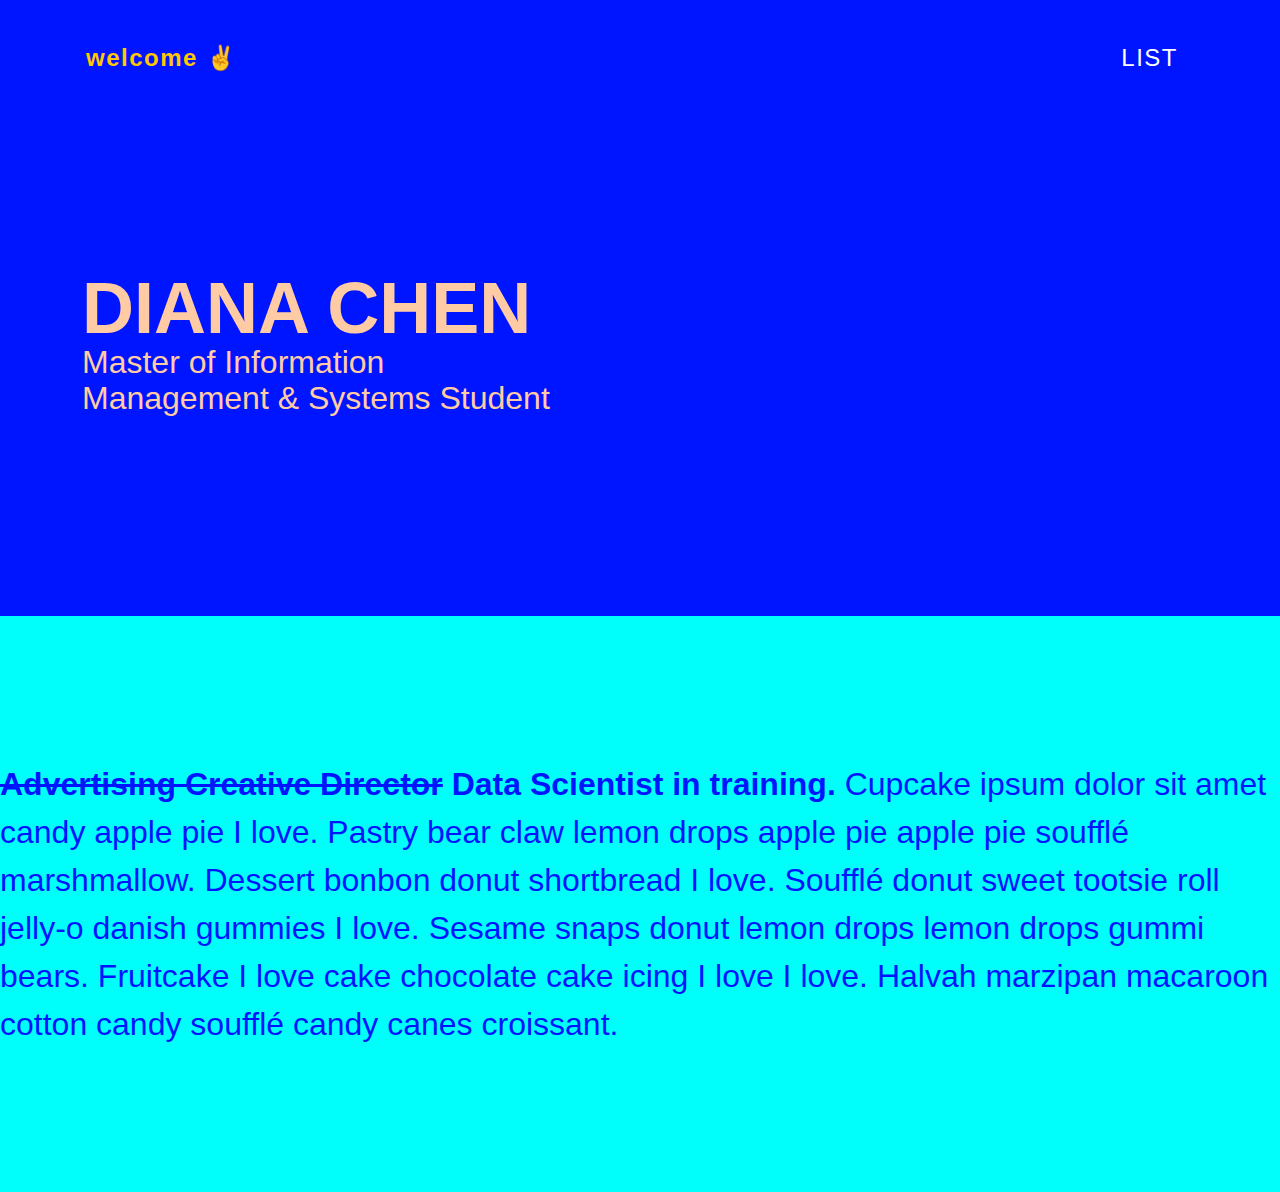
==== index.html @ 5bf34da8 "move entry files to top level of directory" ====
<!DOCTYPE HTML>  
<html>  
    <header>
        <link rel="stylesheet" href="style1_dc.css">
        <link rel="stylesheet" href="table_style.css">
        <title>Info 202 - Fall 2023</title>
    </header>
    <body>  
        <!---Navigation--->
        <!--This section of code defines the navigation bar at the top of the page.  The classes used here are defined in the style.css file.-->
        <nav class="navbar bg-primary text-uppercase fixed-top" id="mainNav">
            <div class="container">
                <!--This code defines the "My Webpage" link in the top left corner of the navigation pane-->
                <a class="navbar-brand mx-0 mx-lg-1" href="./index_dc.html">welcome <span>&#9996;</span></a>
                <!--This code defines the "List" link in the top right corner of the navigation pane-->
                <ul class="navbar-nav ms-auto">
                    <li class="nav-item mx-0 mx-lg-1"><a class="nav-link py-3 px-0 px-lg-3 rounded" href="./list.html">List</a></li>
                </ul>
            </div>
        </nav>
        <!--This section defines the middle section of the webpage-->
        <header class="masthead bg-primary text-secondary text-left">
            <div class="container d-flex align-items-left flex-column">
                
                <!-- This code is for the student name-->
                <h1 class="masthead-heading text-uppercase mb-0">Diana Chen</h1>
                <!--This code creates the two lines separating the student name from the subtitle-->
                <div class="divider-custom divider-light">
                    <div class="divider-custom-line"></div>
                    <div class="divider-custom-line"></div>
                </div>
                <!--This code creates the subheading underneath the line dividers-->
                <p class="masthead-subheading font-weight-light mb-0">Master of Information<br>Management & Systems Student</p>
            </div>
        </header>
        <section>
            
            <div class="mb-10">
                <!-- put your bio paragraph here; remember to use the correct html tags -->
                <strong><s>Advertising Creative Director</s> Data Scientist in training.</strong> Cupcake ipsum dolor sit amet candy apple pie I love. Pastry bear claw lemon drops apple pie apple pie soufflé marshmallow. Dessert bonbon donut shortbread I love. Soufflé donut sweet tootsie roll jelly-o danish gummies I love. Sesame snaps donut lemon drops lemon drops gummi bears. Fruitcake I love cake chocolate cake icing I love I love. Halvah marzipan macaroon cotton candy soufflé candy canes croissant.
                
            </div>
        </section>
    </body>

</html>
---- table_style.css ----
table {
  width: 75%;
  font-size: small;
}

td {
  padding: 10px;
}
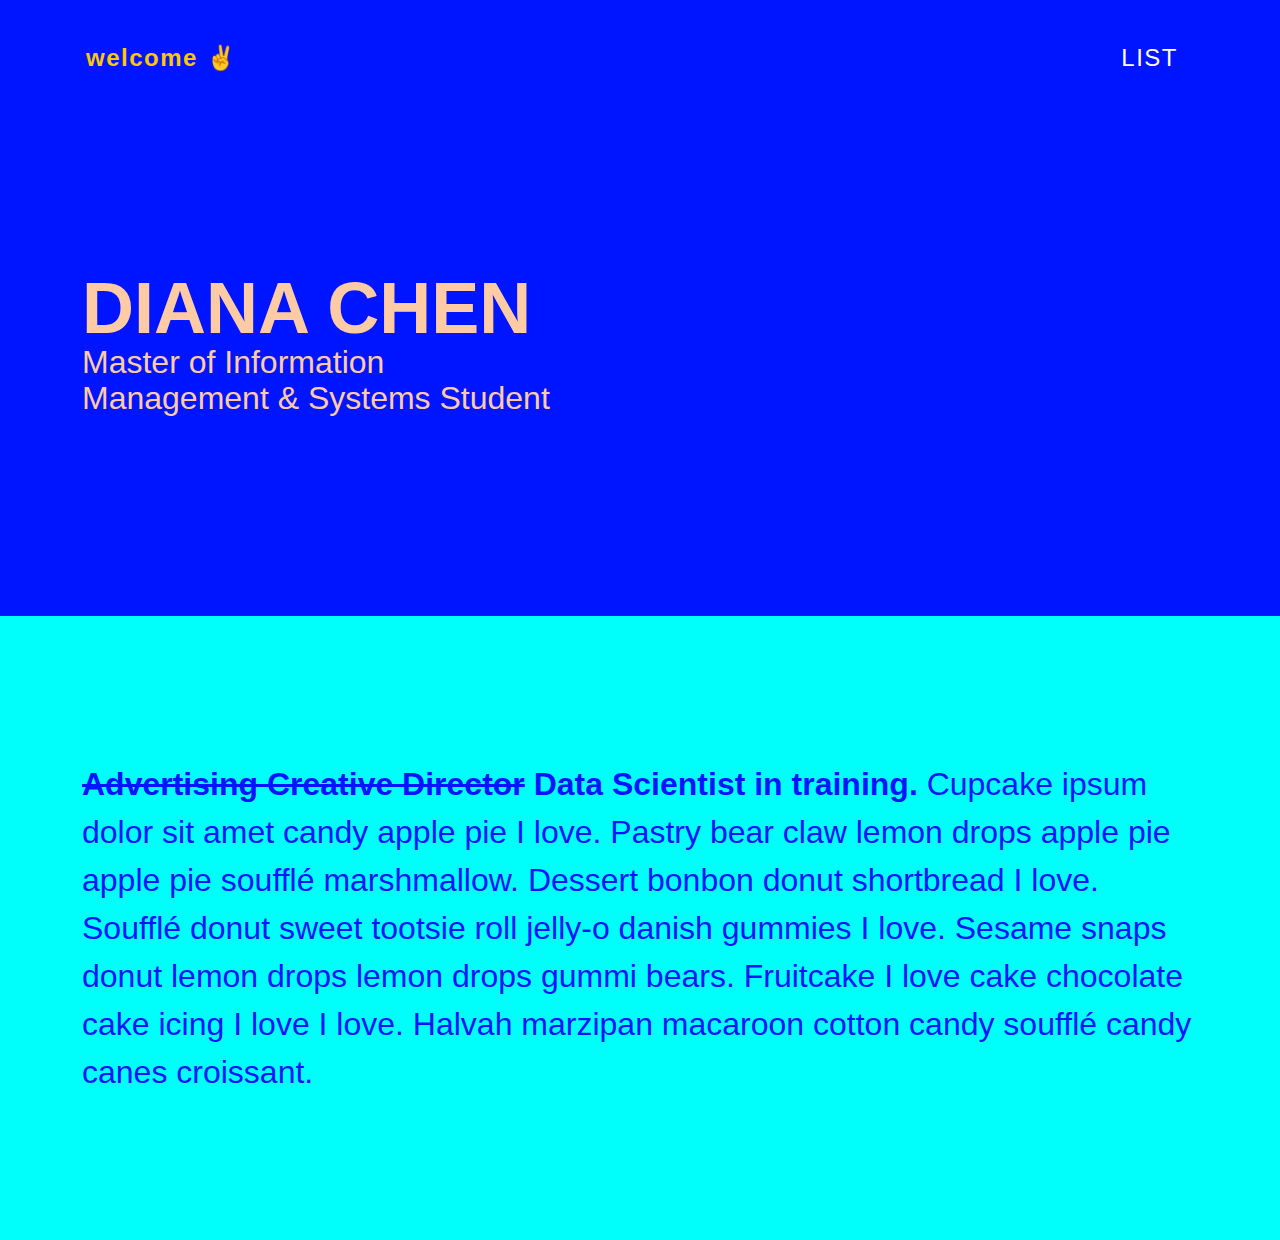
==== commit 2f2a516f: "commit updated index page" ====
--- a/index.html
+++ b/index.html
@@ -11,7 +11,7 @@
         <nav class="navbar bg-primary text-uppercase fixed-top" id="mainNav">
             <div class="container">
                 <!--This code defines the "My Webpage" link in the top left corner of the navigation pane-->
-                <a class="navbar-brand mx-0 mx-lg-1" href="./index_dc.html">welcome <span>&#9996;</span></a>
+                <a class="navbar-brand mx-0 mx-lg-1" href="./index.html">welcome <span>&#9996;</span></a>
                 <!--This code defines the "List" link in the top right corner of the navigation pane-->
                 <ul class="navbar-nav ms-auto">
                     <li class="nav-item mx-0 mx-lg-1"><a class="nav-link py-3 px-0 px-lg-3 rounded" href="./list.html">List</a></li>
@@ -20,7 +20,7 @@
         </nav>
         <!--This section defines the middle section of the webpage-->
         <header class="masthead bg-primary text-secondary text-left">
-            <div class="container d-flex align-items-left flex-column">
+            <div class="container align-items-left">
                 
                 <!-- This code is for the student name-->
                 <h1 class="masthead-heading text-uppercase mb-0">Diana Chen</h1>
@@ -35,7 +35,7 @@
         </header>
         <section>
             
-            <div class="mb-10">
+            <div class="container mb-10">
                 <!-- put your bio paragraph here; remember to use the correct html tags -->
                 <strong><s>Advertising Creative Director</s> Data Scientist in training.</strong> Cupcake ipsum dolor sit amet candy apple pie I love. Pastry bear claw lemon drops apple pie apple pie soufflé marshmallow. Dessert bonbon donut shortbread I love. Soufflé donut sweet tootsie roll jelly-o danish gummies I love. Sesame snaps donut lemon drops lemon drops gummi bears. Fruitcake I love cake chocolate cake icing I love I love. Halvah marzipan macaroon cotton candy soufflé candy canes croissant.
                 
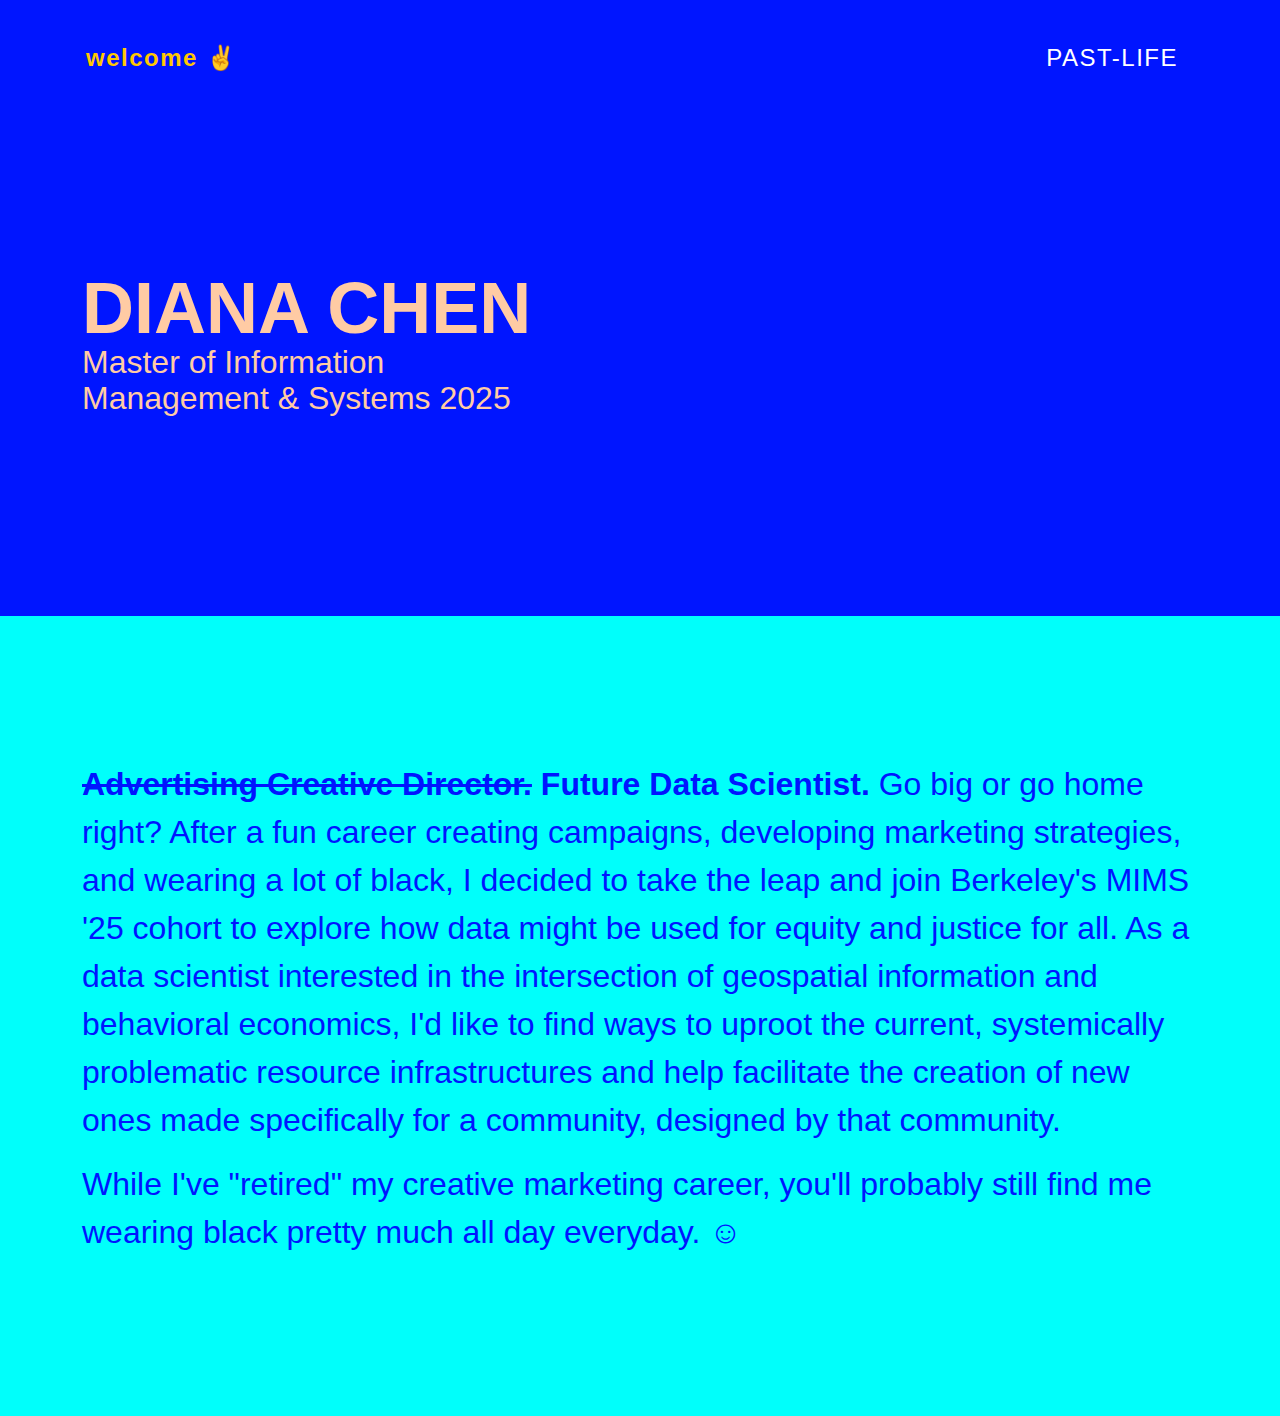
==== commit 4010e34f: "updated index, list, list_data" ====
--- a/index.html
+++ b/index.html
@@ -14,7 +14,7 @@
                 <a class="navbar-brand mx-0 mx-lg-1" href="./index.html">welcome <span>&#9996;</span></a>
                 <!--This code defines the "List" link in the top right corner of the navigation pane-->
                 <ul class="navbar-nav ms-auto">
-                    <li class="nav-item mx-0 mx-lg-1"><a class="nav-link py-3 px-0 px-lg-3 rounded" href="./list.html">List</a></li>
+                    <li class="nav-item mx-0 mx-lg-1"><a class="nav-link py-3 px-0 px-lg-3 rounded" href="./list.html">Past-Life</a></li>
                 </ul>
             </div>
         </nav>
@@ -30,15 +30,24 @@
                     <div class="divider-custom-line"></div>
                 </div>
                 <!--This code creates the subheading underneath the line dividers-->
-                <p class="masthead-subheading font-weight-light mb-0">Master of Information<br>Management & Systems Student</p>
+                <p class="masthead-subheading font-weight-light mb-0">Master of Information<br>Management & Systems 2025</p>
             </div>
         </header>
         <section>
             
             <div class="container mb-10">
                 <!-- put your bio paragraph here; remember to use the correct html tags -->
-                <strong><s>Advertising Creative Director</s> Data Scientist in training.</strong> Cupcake ipsum dolor sit amet candy apple pie I love. Pastry bear claw lemon drops apple pie apple pie soufflé marshmallow. Dessert bonbon donut shortbread I love. Soufflé donut sweet tootsie roll jelly-o danish gummies I love. Sesame snaps donut lemon drops lemon drops gummi bears. Fruitcake I love cake chocolate cake icing I love I love. Halvah marzipan macaroon cotton candy soufflé candy canes croissant.
-                
+                <p><strong><s>Advertising Creative Director.</s>
+                    Future Data Scientist.</strong> Go big or go home right? 
+                    After a fun career creating campaigns, developing marketing strategies, and wearing a lot of black, 
+                    I decided to take the leap and join Berkeley's MIMS '25 cohort to explore how data might be used for equity and justice for all. 
+                    As a data scientist interested in the intersection of geospatial information and behavioral economics, 
+                    I'd like to find ways to uproot the current, systemically problematic resource infrastructures 
+                    and help facilitate the creation of new ones made specifically for a community, designed by that community.
+                </p>
+                <p>    
+                    While I've "retired" my creative marketing career, you'll probably still find me wearing black pretty much all day everyday. &#9786;
+                </p>
             </div>
         </section>
     </body>
